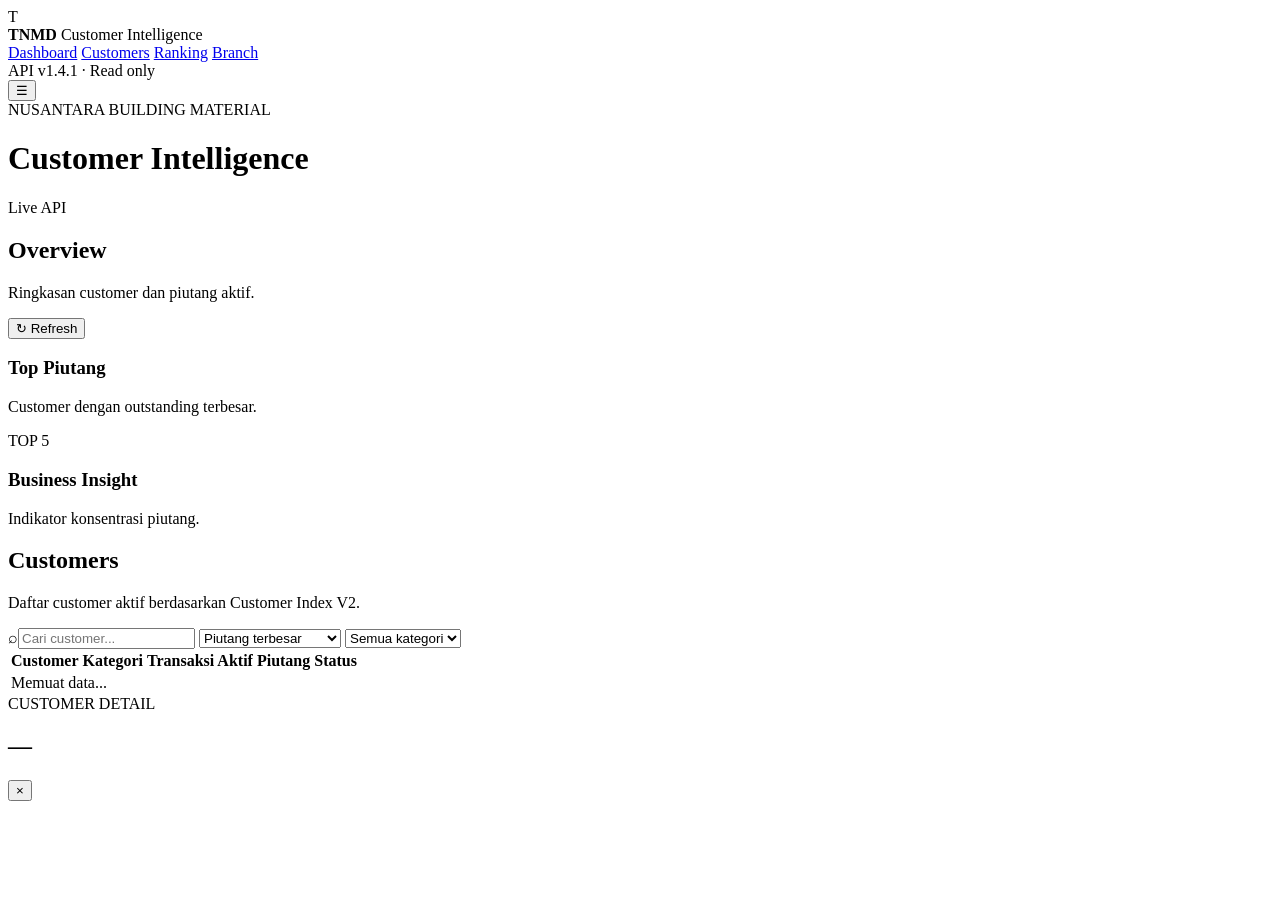
==== index.html @ 2463e19c "Build TNMD Customer Dashboard v1 foundation" ====
<!doctype html>
<html lang="id">
<head>
  <meta charset="utf-8">
  <meta name="viewport" content="width=device-width, initial-scale=1">
  <meta name="theme-color" content="#0f172a">
  <title>TNMD — Customer Intelligence</title>
  <meta name="description" content="TNMD Customer Intelligence Dashboard untuk monitoring customer dan piutang.">
  <link rel="stylesheet" href="assets/css/app.css">
</head>
<body>
  <div class="app-shell">
    <aside class="sidebar" id="sidebar">
      <div class="brand">
        <div class="brand-mark">T</div>
        <div>
          <strong>TNMD</strong>
          <span>Customer Intelligence</span>
        </div>
      </div>
      <nav class="nav" aria-label="Navigasi utama">
        <a class="nav-item active" href="#dashboard">Dashboard</a>
        <a class="nav-item" href="#customers">Customers</a>
        <a class="nav-item" href="#ranking">Ranking</a>
        <a class="nav-item" href="#branch">Branch</a>
      </nav>
      <div class="sidebar-footer">API v1.4.1 · Read only</div>
    </aside>

    <main class="main">
      <header class="topbar">
        <button class="icon-button menu-button" id="menuButton" aria-label="Buka menu">☰</button>
        <div>
          <div class="eyebrow">NUSANTARA BUILDING MATERIAL</div>
          <h1>Customer Intelligence</h1>
        </div>
        <div class="topbar-status"><span class="status-dot"></span><span>Live API</span></div>
      </header>

      <section id="dashboard" class="page-section">
        <div class="section-heading">
          <div><h2>Overview</h2><p>Ringkasan customer dan piutang aktif.</p></div>
          <button class="secondary-button" id="refreshButton">↻ Refresh</button>
        </div>

        <div class="kpi-grid" id="kpiGrid">
          <article class="kpi-card skeleton-card"><span></span><span></span><strong></strong></article>
          <article class="kpi-card skeleton-card"><span></span><span></span><strong></strong></article>
          <article class="kpi-card skeleton-card"><span></span><span></span><strong></strong></article>
          <article class="kpi-card skeleton-card"><span></span><span></span><strong></strong></article>
        </div>

        <div class="content-grid">
          <section class="panel ranking-panel" id="ranking">
            <div class="panel-heading"><div><h3>Top Piutang</h3><p>Customer dengan outstanding terbesar.</p></div><span class="panel-badge">TOP 5</span></div>
            <div id="rankingList" class="ranking-list"><div class="loading-line"></div><div class="loading-line"></div><div class="loading-line"></div></div>
          </section>
          <section class="panel insight-panel" id="branch">
            <div class="panel-heading"><div><h3>Business Insight</h3><p>Indikator konsentrasi piutang.</p></div></div>
            <div id="insightContent" class="insight-content"><div class="loading-block"></div></div>
          </section>
        </div>
      </section>

      <section id="customers" class="page-section customers-section">
        <div class="section-heading">
          <div><h2>Customers</h2><p>Daftar customer aktif berdasarkan Customer Index V2.</p></div>
        </div>
        <div class="toolbar">
          <label class="search-box"><span>⌕</span><input id="searchInput" type="search" placeholder="Cari customer..." autocomplete="off"></label>
          <select id="sortSelect" aria-label="Urutkan customer">
            <option value="piutang_desc">Piutang terbesar</option>
            <option value="piutang_asc">Piutang terkecil</option>
            <option value="nama_asc">Nama A–Z</option>
            <option value="transaksi_desc">Transaksi terbanyak</option>
          </select>
          <select id="categorySelect" aria-label="Filter kategori"><option value="">Semua kategori</option><option value="CABANG">CABANG</option></select>
        </div>

        <section class="panel table-panel">
          <div class="table-wrap">
            <table>
              <thead><tr><th>Customer</th><th>Kategori</th><th>Transaksi Aktif</th><th>Piutang</th><th>Status</th></tr></thead>
              <tbody id="customerTableBody"><tr><td colspan="5" class="table-state">Memuat data...</td></tr></tbody>
            </table>
          </div>
          <div class="pagination" id="pagination"></div>
        </section>
      </section>
    </main>
  </div>

  <div class="drawer-backdrop" id="drawerBackdrop" hidden></div>
  <aside class="customer-drawer" id="customerDrawer" aria-hidden="true" aria-label="Detail customer">
    <div class="drawer-header"><div><span class="eyebrow">CUSTOMER DETAIL</span><h2 id="drawerCustomer">—</h2></div><button class="icon-button" id="closeDrawer" aria-label="Tutup">×</button></div>
    <div id="drawerBody" class="drawer-body"></div>
  </aside>

  <div class="toast" id="toast" role="status" aria-live="polite"></div>
  <script src="assets/js/app.js" defer></script>
</body>
</html>
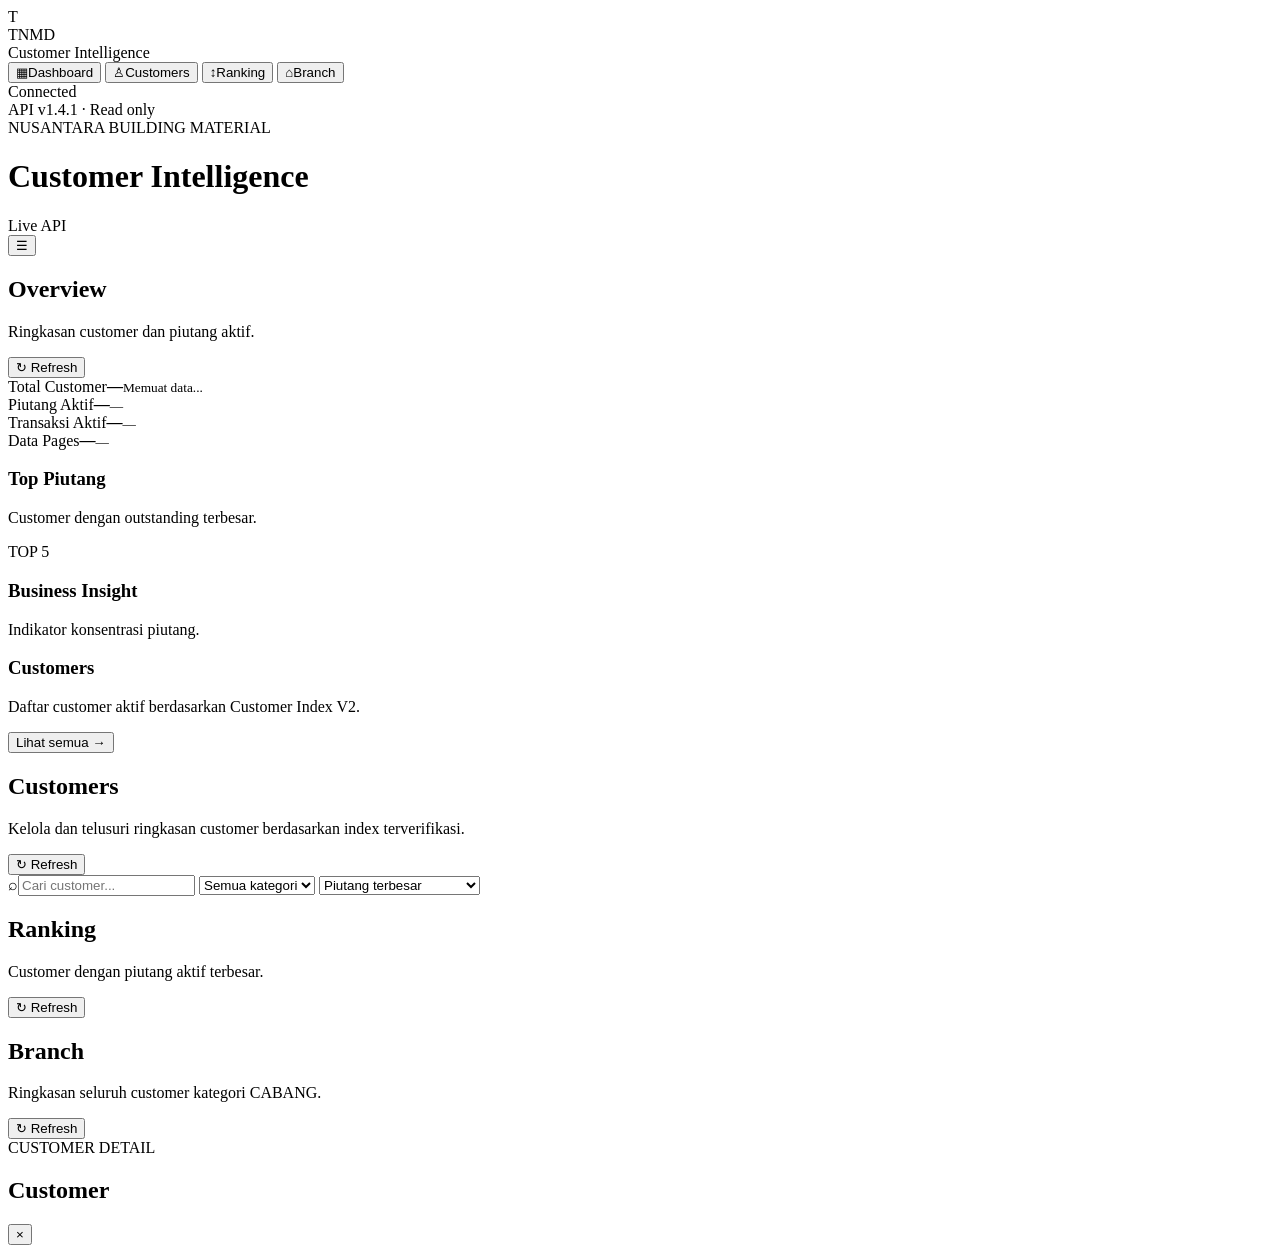
==== commit e631f5e2: "feat: add TNMD v1.1 customer intelligence frontend" ====
--- a/index.html
+++ b/index.html
@@ -5,98 +5,126 @@
   <meta name="viewport" content="width=device-width, initial-scale=1">
   <meta name="theme-color" content="#0f172a">
   <title>TNMD — Customer Intelligence</title>
-  <meta name="description" content="TNMD Customer Intelligence Dashboard untuk monitoring customer dan piutang.">
-  <link rel="stylesheet" href="assets/css/app.css">
+  <meta name="description" content="TNMD Customer Intelligence — dashboard piutang dan customer untuk Nusantara Building Material.">
+  <link rel="stylesheet" href="styles.css">
 </head>
 <body>
-  <div class="app-shell">
+  <div id="app" class="app-shell">
     <aside class="sidebar" id="sidebar">
       <div class="brand">
         <div class="brand-mark">T</div>
         <div>
-          <strong>TNMD</strong>
-          <span>Customer Intelligence</span>
+          <div class="brand-name">TNMD</div>
+          <div class="brand-subtitle">Customer Intelligence</div>
         </div>
       </div>
+
       <nav class="nav" aria-label="Navigasi utama">
-        <a class="nav-item active" href="#dashboard">Dashboard</a>
-        <a class="nav-item" href="#customers">Customers</a>
-        <a class="nav-item" href="#ranking">Ranking</a>
-        <a class="nav-item" href="#branch">Branch</a>
+        <button class="nav-item active" data-view="dashboard"><span class="nav-icon">▦</span><span>Dashboard</span></button>
+        <button class="nav-item" data-view="customers"><span class="nav-icon">♙</span><span>Customers</span></button>
+        <button class="nav-item" data-view="ranking"><span class="nav-icon">↕</span><span>Ranking</span></button>
+        <button class="nav-item" data-view="branch"><span class="nav-icon">⌂</span><span>Branch</span></button>
       </nav>
-      <div class="sidebar-footer">API v1.4.1 · Read only</div>
+
+      <div class="sidebar-footer">
+        <div class="connection-mini"><span class="status-dot"></span><span>Connected</span></div>
+        <div>API v1.4.1 · Read only</div>
+      </div>
     </aside>
 
-    <main class="main">
+    <main class="main-content">
       <header class="topbar">
-        <button class="icon-button menu-button" id="menuButton" aria-label="Buka menu">☰</button>
         <div>
           <div class="eyebrow">NUSANTARA BUILDING MATERIAL</div>
-          <h1>Customer Intelligence</h1>
+          <h1 id="page-title">Customer Intelligence</h1>
         </div>
-        <div class="topbar-status"><span class="status-dot"></span><span>Live API</span></div>
+        <div class="topbar-right">
+          <div class="api-status" id="api-status"><span class="status-dot"></span><span>Live API</span></div>
+          <button class="icon-button mobile-menu" id="mobile-menu" aria-label="Buka menu">☰</button>
+        </div>
       </header>
 
-      <section id="dashboard" class="page-section">
+      <section class="view" id="dashboard-view">
         <div class="section-heading">
-          <div><h2>Overview</h2><p>Ringkasan customer dan piutang aktif.</p></div>
-          <button class="secondary-button" id="refreshButton">↻ Refresh</button>
+          <div>
+            <h2>Overview</h2>
+            <p>Ringkasan customer dan piutang aktif.</p>
+          </div>
+          <button class="button secondary" id="refresh-dashboard">↻ Refresh</button>
         </div>
 
-        <div class="kpi-grid" id="kpiGrid">
-          <article class="kpi-card skeleton-card"><span></span><span></span><strong></strong></article>
-          <article class="kpi-card skeleton-card"><span></span><span></span><strong></strong></article>
-          <article class="kpi-card skeleton-card"><span></span><span></span><strong></strong></article>
-          <article class="kpi-card skeleton-card"><span></span><span></span><strong></strong></article>
+        <div class="kpi-grid" id="kpi-grid">
+          <article class="kpi-card"><span>Total Customer</span><strong id="kpi-customers">—</strong><small id="kpi-category">Memuat data...</small></article>
+          <article class="kpi-card"><span>Piutang Aktif</span><strong id="kpi-piutang">—</strong><small id="kpi-piutang-full">—</small></article>
+          <article class="kpi-card"><span>Transaksi Aktif</span><strong id="kpi-active">—</strong><small id="kpi-raw">—</small></article>
+          <article class="kpi-card"><span>Data Pages</span><strong id="kpi-pages">—</strong><small id="kpi-complete">—</small></article>
         </div>
 
-        <div class="content-grid">
-          <section class="panel ranking-panel" id="ranking">
-            <div class="panel-heading"><div><h3>Top Piutang</h3><p>Customer dengan outstanding terbesar.</p></div><span class="panel-badge">TOP 5</span></div>
-            <div id="rankingList" class="ranking-list"><div class="loading-line"></div><div class="loading-line"></div><div class="loading-line"></div></div>
+        <div class="insight-grid">
+          <section class="panel top-debt-panel">
+            <div class="panel-heading">
+              <div><h3>Top Piutang</h3><p>Customer dengan outstanding terbesar.</p></div>
+              <span class="badge">TOP 5</span>
+            </div>
+            <div id="top-debt-list" class="rank-list"><div class="loading-line"></div><div class="loading-line"></div><div class="loading-line"></div></div>
           </section>
-          <section class="panel insight-panel" id="branch">
+
+          <section class="panel insight-panel">
             <div class="panel-heading"><div><h3>Business Insight</h3><p>Indikator konsentrasi piutang.</p></div></div>
-            <div id="insightContent" class="insight-content"><div class="loading-block"></div></div>
+            <div id="business-insight" class="insight-content"><div class="loading-block"></div></div>
           </section>
         </div>
+
+        <section class="panel customer-preview">
+          <div class="panel-heading">
+            <div><h3>Customers</h3><p>Daftar customer aktif berdasarkan Customer Index V2.</p></div>
+            <button class="button secondary" data-view="customers">Lihat semua →</button>
+          </div>
+          <div id="preview-table" class="table-wrap"></div>
+        </section>
       </section>
 
-      <section id="customers" class="page-section customers-section">
+      <section class="view hidden" id="customers-view">
         <div class="section-heading">
-          <div><h2>Customers</h2><p>Daftar customer aktif berdasarkan Customer Index V2.</p></div>
+          <div><h2>Customers</h2><p>Kelola dan telusuri ringkasan customer berdasarkan index terverifikasi.</p></div>
+          <button class="button secondary" id="refresh-customers">↻ Refresh</button>
         </div>
-        <div class="toolbar">
-          <label class="search-box"><span>⌕</span><input id="searchInput" type="search" placeholder="Cari customer..." autocomplete="off"></label>
-          <select id="sortSelect" aria-label="Urutkan customer">
-            <option value="piutang_desc">Piutang terbesar</option>
-            <option value="piutang_asc">Piutang terkecil</option>
-            <option value="nama_asc">Nama A–Z</option>
-            <option value="transaksi_desc">Transaksi terbanyak</option>
-          </select>
-          <select id="categorySelect" aria-label="Filter kategori"><option value="">Semua kategori</option><option value="CABANG">CABANG</option></select>
-        </div>
+        <section class="panel">
+          <div class="toolbar">
+            <label class="search-box"><span>⌕</span><input id="customer-search" type="search" placeholder="Cari customer..." autocomplete="off"></label>
+            <select id="customer-category" class="select"><option value="">Semua kategori</option><option value="CABANG">CABANG</option></select>
+            <select id="customer-sort" class="select">
+              <option value="piutang_desc">Piutang terbesar</option>
+              <option value="piutang_asc">Piutang terkecil</option>
+              <option value="active_desc">Transaksi aktif terbesar</option>
+              <option value="name_asc">Nama A–Z</option>
+            </select>
+          </div>
+          <div id="customer-table" class="table-wrap"></div>
+          <div id="customer-pagination" class="pagination"></div>
+        </section>
+      </section>
 
-        <section class="panel table-panel">
-          <div class="table-wrap">
-            <table>
-              <thead><tr><th>Customer</th><th>Kategori</th><th>Transaksi Aktif</th><th>Piutang</th><th>Status</th></tr></thead>
-              <tbody id="customerTableBody"><tr><td colspan="5" class="table-state">Memuat data...</td></tr></tbody>
-            </table>
-          </div>
-          <div class="pagination" id="pagination"></div>
-        </section>
+      <section class="view hidden" id="ranking-view">
+        <div class="section-heading"><div><h2>Ranking</h2><p>Customer dengan piutang aktif terbesar.</p></div><button class="button secondary" id="refresh-ranking">↻ Refresh</button></div>
+        <section class="panel"><div id="ranking-table" class="table-wrap"></div></section>
+      </section>
+
+      <section class="view hidden" id="branch-view">
+        <div class="section-heading"><div><h2>Branch</h2><p>Ringkasan seluruh customer kategori CABANG.</p></div><button class="button secondary" id="refresh-branch">↻ Refresh</button></div>
+        <div class="kpi-grid branch-kpis" id="branch-kpis"></div>
+        <section class="panel"><div id="branch-table" class="table-wrap"></div></section>
       </section>
     </main>
   </div>
 
-  <div class="drawer-backdrop" id="drawerBackdrop" hidden></div>
-  <aside class="customer-drawer" id="customerDrawer" aria-hidden="true" aria-label="Detail customer">
-    <div class="drawer-header"><div><span class="eyebrow">CUSTOMER DETAIL</span><h2 id="drawerCustomer">—</h2></div><button class="icon-button" id="closeDrawer" aria-label="Tutup">×</button></div>
-    <div id="drawerBody" class="drawer-body"></div>
+  <div class="drawer-backdrop hidden" id="drawer-backdrop"></div>
+  <aside class="customer-drawer" id="customer-drawer" aria-hidden="true">
+    <div class="drawer-header"><div><div class="eyebrow">CUSTOMER DETAIL</div><h2 id="drawer-name">Customer</h2></div><button class="icon-button" id="drawer-close" aria-label="Tutup">×</button></div>
+    <div id="drawer-content" class="drawer-content"></div>
   </aside>
 
-  <div class="toast" id="toast" role="status" aria-live="polite"></div>
-  <script src="assets/js/app.js" defer></script>
+  <div class="toast hidden" id="toast"></div>
+  <script src="app.js"></script>
 </body>
-</html>+</html>
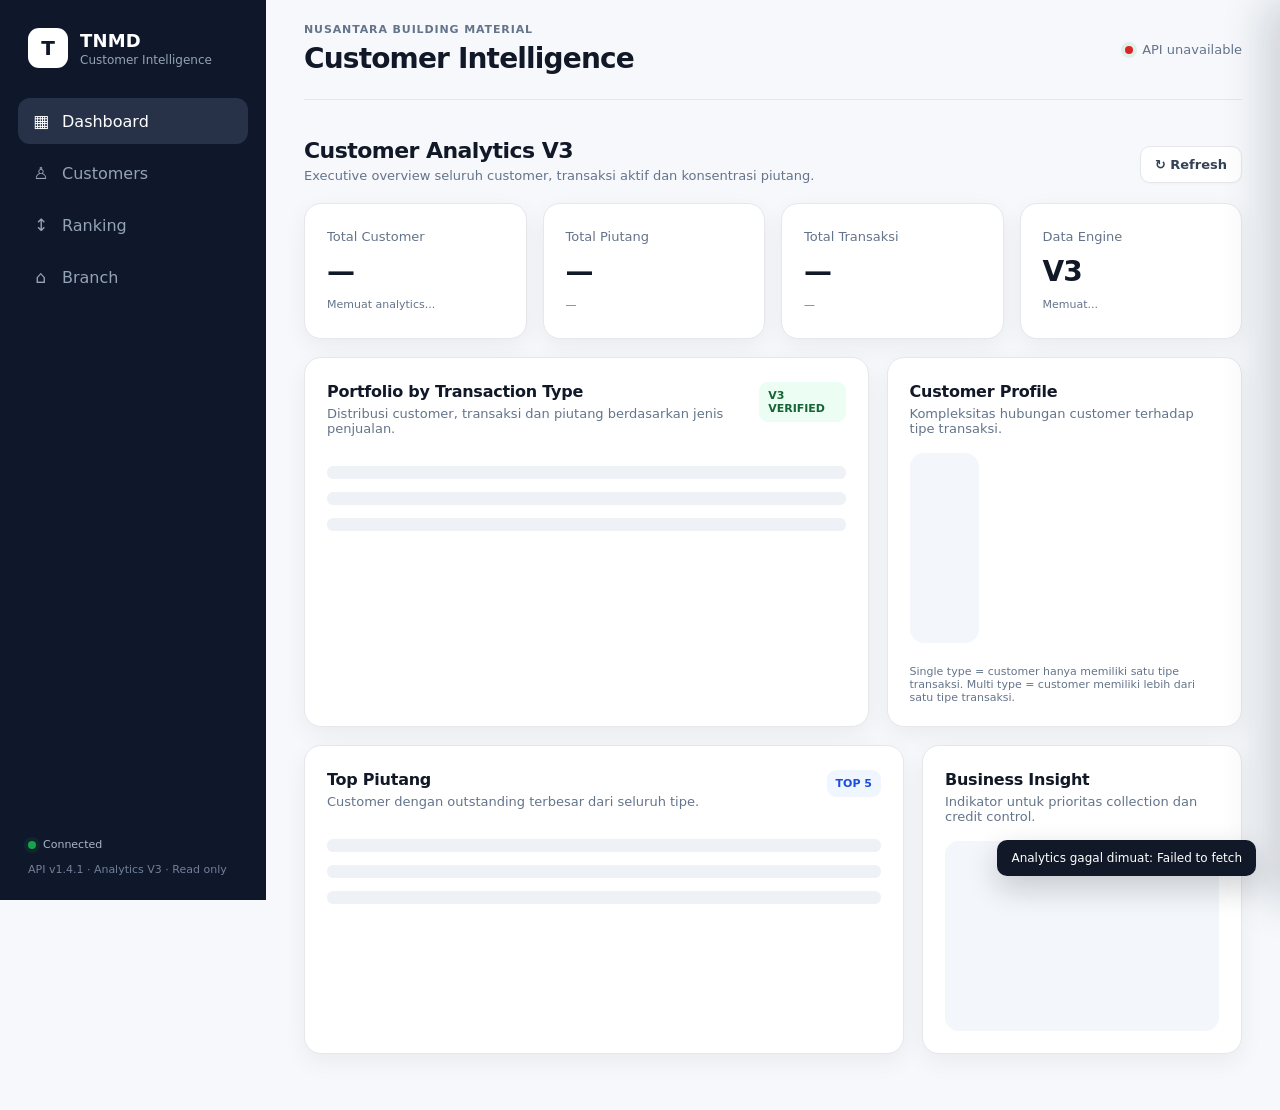
==== commit 31b7aff0: "Upgrade dashboard to Customer Analytics V3" ====
--- a/index.html
+++ b/index.html
@@ -4,127 +4,62 @@
   <meta charset="utf-8">
   <meta name="viewport" content="width=device-width, initial-scale=1">
   <meta name="theme-color" content="#0f172a">
-  <title>TNMD — Customer Intelligence</title>
-  <meta name="description" content="TNMD Customer Intelligence — dashboard piutang dan customer untuk Nusantara Building Material.">
+  <title>TNMD — Customer Intelligence V3</title>
+  <meta name="description" content="TNMD Customer Intelligence V3 — analytics customer, piutang dan transaksi Nusantara Building Material.">
   <link rel="stylesheet" href="styles.css">
+  <style>
+    .analytics-grid{display:grid;grid-template-columns:1.35fr .85fr;gap:18px;margin-top:18px}
+    .type-distribution{padding:0 22px 22px}.type-row{padding:14px 0;border-top:1px solid #edf0f4}.type-head,.type-foot{display:flex;justify-content:space-between;gap:12px;align-items:center}.type-head strong{font-size:13px}.type-head span,.type-foot span{font-size:11px;color:var(--muted)}.type-bar{height:9px;background:#e8edf3;border-radius:999px;overflow:hidden;margin:9px 0}.type-bar span{display:block;height:100%;background:var(--blue);border-radius:999px}.type-foot strong{font-size:12px}.profile-grid{display:grid;grid-template-columns:repeat(4,1fr);gap:10px;padding:0 22px 22px}.analytics-note{padding:0 22px 22px;color:var(--muted);font-size:11px}.v3-badge{font-size:11px;font-weight:800;color:#166534;background:#ecfdf3;padding:7px 9px;border-radius:9px}
+    @media(max-width:900px){.analytics-grid{grid-template-columns:1fr}.profile-grid{grid-template-columns:repeat(2,1fr)}}
+  </style>
 </head>
 <body>
-  <div id="app" class="app-shell">
-    <aside class="sidebar" id="sidebar">
-      <div class="brand">
-        <div class="brand-mark">T</div>
-        <div>
-          <div class="brand-name">TNMD</div>
-          <div class="brand-subtitle">Customer Intelligence</div>
-        </div>
+<div id="app" class="app-shell">
+  <aside class="sidebar" id="sidebar">
+    <div class="brand"><div class="brand-mark">T</div><div><div class="brand-name">TNMD</div><div class="brand-subtitle">Customer Intelligence</div></div></div>
+    <nav class="nav" aria-label="Navigasi utama">
+      <button class="nav-item active" data-view="dashboard"><span class="nav-icon">▦</span><span>Dashboard</span></button>
+      <button class="nav-item" data-view="customers"><span class="nav-icon">♙</span><span>Customers</span></button>
+      <button class="nav-item" data-view="ranking"><span class="nav-icon">↕</span><span>Ranking</span></button>
+      <button class="nav-item" data-view="branch"><span class="nav-icon">⌂</span><span>Branch</span></button>
+    </nav>
+    <div class="sidebar-footer"><div class="connection-mini"><span class="status-dot"></span><span>Connected</span></div><div>API v1.4.1 · Analytics V3 · Read only</div></div>
+  </aside>
+  <main class="main-content">
+    <header class="topbar"><div><div class="eyebrow">NUSANTARA BUILDING MATERIAL</div><h1 id="page-title">Customer Intelligence</h1></div><div class="topbar-right"><div class="api-status" id="api-status"><span class="status-dot"></span><span>Live API</span></div><button class="icon-button mobile-menu" id="mobile-menu" aria-label="Buka menu">☰</button></div></header>
+
+    <section class="view" id="dashboard-view">
+      <div class="section-heading"><div><h2>Customer Analytics V3</h2><p>Executive overview seluruh customer, transaksi aktif dan konsentrasi piutang.</p></div><button class="button secondary" id="refresh-dashboard">↻ Refresh</button></div>
+      <div class="kpi-grid">
+        <article class="kpi-card"><span>Total Customer</span><strong id="kpi-customers">—</strong><small id="kpi-category">Memuat analytics...</small></article>
+        <article class="kpi-card"><span>Total Piutang</span><strong id="kpi-piutang">—</strong><small id="kpi-piutang-full">—</small></article>
+        <article class="kpi-card"><span>Total Transaksi</span><strong id="kpi-active">—</strong><small id="kpi-raw">—</small></article>
+        <article class="kpi-card"><span>Data Engine</span><strong id="kpi-pages">V3</strong><small id="kpi-complete">Memuat...</small></article>
       </div>
 
-      <nav class="nav" aria-label="Navigasi utama">
-        <button class="nav-item active" data-view="dashboard"><span class="nav-icon">▦</span><span>Dashboard</span></button>
-        <button class="nav-item" data-view="customers"><span class="nav-icon">♙</span><span>Customers</span></button>
-        <button class="nav-item" data-view="ranking"><span class="nav-icon">↕</span><span>Ranking</span></button>
-        <button class="nav-item" data-view="branch"><span class="nav-icon">⌂</span><span>Branch</span></button>
-      </nav>
+      <div class="analytics-grid">
+        <section class="panel"><div class="panel-heading"><div><h3>Portfolio by Transaction Type</h3><p>Distribusi customer, transaksi dan piutang berdasarkan jenis penjualan.</p></div><span class="v3-badge">V3 VERIFIED</span></div><div id="type-distribution" class="type-distribution"><div class="loading-line"></div><div class="loading-line"></div><div class="loading-line"></div></div></section>
+        <section class="panel"><div class="panel-heading"><div><h3>Customer Profile</h3><p>Kompleksitas hubungan customer terhadap tipe transaksi.</p></div></div><div id="profile-metrics" class="profile-grid"><div class="loading-block"></div></div><div class="analytics-note">Single type = customer hanya memiliki satu tipe transaksi. Multi type = customer memiliki lebih dari satu tipe transaksi.</div></section>
+      </div>
 
-      <div class="sidebar-footer">
-        <div class="connection-mini"><span class="status-dot"></span><span>Connected</span></div>
-        <div>API v1.4.1 · Read only</div>
+      <div class="insight-grid">
+        <section class="panel top-debt-panel"><div class="panel-heading"><div><h3>Top Piutang</h3><p>Customer dengan outstanding terbesar dari seluruh tipe.</p></div><span class="badge">TOP 5</span></div><div id="top-debt-list" class="rank-list"><div class="loading-line"></div><div class="loading-line"></div><div class="loading-line"></div></div></section>
+        <section class="panel insight-panel"><div class="panel-heading"><div><h3>Business Insight</h3><p>Indikator untuk prioritas collection dan credit control.</p></div></div><div id="business-insight" class="insight-content"><div class="loading-block"></div></div></section>
       </div>
-    </aside>
+    </section>
 
-    <main class="main-content">
-      <header class="topbar">
-        <div>
-          <div class="eyebrow">NUSANTARA BUILDING MATERIAL</div>
-          <h1 id="page-title">Customer Intelligence</h1>
-        </div>
-        <div class="topbar-right">
-          <div class="api-status" id="api-status"><span class="status-dot"></span><span>Live API</span></div>
-          <button class="icon-button mobile-menu" id="mobile-menu" aria-label="Buka menu">☰</button>
-        </div>
-      </header>
+    <section class="view hidden" id="customers-view">
+      <div class="section-heading"><div><h2>Customers</h2><p>Seluruh customer yang terdeteksi oleh web API.</p></div><button class="button secondary" id="refresh-customers">↻ Refresh</button></div>
+      <section class="panel"><div class="toolbar"><label class="search-box"><span>⌕</span><input id="customer-search" type="search" placeholder="Cari customer..." autocomplete="off"></label><select id="customer-category" class="select"><option value="">Semua kategori</option><option value="CABANG">CABANG</option><option value="NON-CABANG">NON-CABANG</option></select><select id="customer-sort" class="select"><option value="piutang_desc">Piutang terbesar</option><option value="piutang_asc">Piutang terkecil</option><option value="active_desc">Transaksi terbesar</option><option value="name_asc">Nama A–Z</option></select></div><div id="customer-table" class="table-wrap"></div><div id="customer-pagination" class="pagination"></div></section>
+    </section>
 
-      <section class="view" id="dashboard-view">
-        <div class="section-heading">
-          <div>
-            <h2>Overview</h2>
-            <p>Ringkasan customer dan piutang aktif.</p>
-          </div>
-          <button class="button secondary" id="refresh-dashboard">↻ Refresh</button>
-        </div>
+    <section class="view hidden" id="ranking-view"><div class="section-heading"><div><h2>Ranking</h2><p>Top customer berdasarkan piutang dari Customer Analytics V3.</p></div><button class="button secondary" id="refresh-ranking">↻ Refresh</button></div><section class="panel"><div id="ranking-table" class="table-wrap"></div></section></section>
 
-        <div class="kpi-grid" id="kpi-grid">
-          <article class="kpi-card"><span>Total Customer</span><strong id="kpi-customers">—</strong><small id="kpi-category">Memuat data...</small></article>
-          <article class="kpi-card"><span>Piutang Aktif</span><strong id="kpi-piutang">—</strong><small id="kpi-piutang-full">—</small></article>
-          <article class="kpi-card"><span>Transaksi Aktif</span><strong id="kpi-active">—</strong><small id="kpi-raw">—</small></article>
-          <article class="kpi-card"><span>Data Pages</span><strong id="kpi-pages">—</strong><small id="kpi-complete">—</small></article>
-        </div>
-
-        <div class="insight-grid">
-          <section class="panel top-debt-panel">
-            <div class="panel-heading">
-              <div><h3>Top Piutang</h3><p>Customer dengan outstanding terbesar.</p></div>
-              <span class="badge">TOP 5</span>
-            </div>
-            <div id="top-debt-list" class="rank-list"><div class="loading-line"></div><div class="loading-line"></div><div class="loading-line"></div></div>
-          </section>
-
-          <section class="panel insight-panel">
-            <div class="panel-heading"><div><h3>Business Insight</h3><p>Indikator konsentrasi piutang.</p></div></div>
-            <div id="business-insight" class="insight-content"><div class="loading-block"></div></div>
-          </section>
-        </div>
-
-        <section class="panel customer-preview">
-          <div class="panel-heading">
-            <div><h3>Customers</h3><p>Daftar customer aktif berdasarkan Customer Index V2.</p></div>
-            <button class="button secondary" data-view="customers">Lihat semua →</button>
-          </div>
-          <div id="preview-table" class="table-wrap"></div>
-        </section>
-      </section>
-
-      <section class="view hidden" id="customers-view">
-        <div class="section-heading">
-          <div><h2>Customers</h2><p>Kelola dan telusuri ringkasan customer berdasarkan index terverifikasi.</p></div>
-          <button class="button secondary" id="refresh-customers">↻ Refresh</button>
-        </div>
-        <section class="panel">
-          <div class="toolbar">
-            <label class="search-box"><span>⌕</span><input id="customer-search" type="search" placeholder="Cari customer..." autocomplete="off"></label>
-            <select id="customer-category" class="select"><option value="">Semua kategori</option><option value="CABANG">CABANG</option></select>
-            <select id="customer-sort" class="select">
-              <option value="piutang_desc">Piutang terbesar</option>
-              <option value="piutang_asc">Piutang terkecil</option>
-              <option value="active_desc">Transaksi aktif terbesar</option>
-              <option value="name_asc">Nama A–Z</option>
-            </select>
-          </div>
-          <div id="customer-table" class="table-wrap"></div>
-          <div id="customer-pagination" class="pagination"></div>
-        </section>
-      </section>
-
-      <section class="view hidden" id="ranking-view">
-        <div class="section-heading"><div><h2>Ranking</h2><p>Customer dengan piutang aktif terbesar.</p></div><button class="button secondary" id="refresh-ranking">↻ Refresh</button></div>
-        <section class="panel"><div id="ranking-table" class="table-wrap"></div></section>
-      </section>
-
-      <section class="view hidden" id="branch-view">
-        <div class="section-heading"><div><h2>Branch</h2><p>Ringkasan seluruh customer kategori CABANG.</p></div><button class="button secondary" id="refresh-branch">↻ Refresh</button></div>
-        <div class="kpi-grid branch-kpis" id="branch-kpis"></div>
-        <section class="panel"><div id="branch-table" class="table-wrap"></div></section>
-      </section>
-    </main>
-  </div>
-
-  <div class="drawer-backdrop hidden" id="drawer-backdrop"></div>
-  <aside class="customer-drawer" id="customer-drawer" aria-hidden="true">
-    <div class="drawer-header"><div><div class="eyebrow">CUSTOMER DETAIL</div><h2 id="drawer-name">Customer</h2></div><button class="icon-button" id="drawer-close" aria-label="Tutup">×</button></div>
-    <div id="drawer-content" class="drawer-content"></div>
-  </aside>
-
-  <div class="toast hidden" id="toast"></div>
-  <script src="app.js"></script>
+    <section class="view hidden" id="branch-view"><div class="section-heading"><div><h2>Branch</h2><p>Ringkasan khusus customer kategori CABANG.</p></div><button class="button secondary" id="refresh-branch">↻ Refresh</button></div><div class="kpi-grid branch-kpis" id="branch-kpis"></div><section class="panel"><div id="branch-table" class="table-wrap"></div></section></section>
+  </main>
+</div>
+<div class="drawer-backdrop hidden" id="drawer-backdrop"></div><aside class="customer-drawer" id="customer-drawer" aria-hidden="true"><div class="drawer-header"><div><div class="eyebrow">CUSTOMER DETAIL</div><h2 id="drawer-name">Customer</h2></div><button class="icon-button" id="drawer-close" aria-label="Tutup">×</button></div><div id="drawer-content" class="drawer-content"></div></aside>
+<div class="toast hidden" id="toast"></div>
+<script src="analytics-v3.js"></script>
 </body>
 </html>
--- a/styles.css
+++ b/styles.css
@@ -0,0 +1 @@
+:root{--navy:#0f172a;--navy-2:#172033;--ink:#111827;--muted:#64748b;--line:#e5e7eb;--surface:#fff;--bg:#f6f8fb;--blue:#2563eb;--blue-soft:#eff6ff;--green:#16a34a;--red:#dc2626;--amber:#d97706;--shadow:0 8px 24px rgba(15,23,42,.055);--radius:16px}*{box-sizing:border-box}html,body{margin:0;min-height:100%;font-family:Inter,ui-sans-serif,system-ui,-apple-system,BlinkMacSystemFont,"Segoe UI",sans-serif;color:var(--ink);background:var(--bg)}button,input,select{font:inherit}button{cursor:pointer}body{overflow-x:hidden}.app-shell{min-height:100vh;display:flex}.sidebar{position:fixed;inset:0 auto 0 0;width:266px;background:var(--navy);color:#fff;padding:28px 18px 20px;display:flex;flex-direction:column;z-index:30}.brand{display:flex;align-items:center;gap:12px;padding:0 10px 30px}.brand-mark{width:40px;height:40px;border-radius:11px;background:#fff;color:var(--navy);display:grid;place-items:center;font-weight:800;font-size:20px}.brand-name{font-size:18px;font-weight:800;letter-spacing:.01em}.brand-subtitle{font-size:12px;color:#94a3b8;margin-top:2px}.nav{display:grid;gap:6px}.nav-item{border:0;background:transparent;color:#94a3b8;text-align:left;padding:13px 14px;border-radius:12px;display:flex;align-items:center;gap:12px;transition:.18s}.nav-item:hover{background:#1a2438;color:#fff}.nav-item.active{background:#273248;color:#fff}.nav-icon{width:18px;text-align:center;font-size:17px}.sidebar-footer{margin-top:auto;color:#71809b;font-size:11px;line-height:1.8;padding:0 10px}.connection-mini{display:flex;align-items:center;gap:7px;color:#a8b6cb;margin-bottom:5px}.status-dot{display:inline-block;width:8px;height:8px;border-radius:50%;background:var(--green);box-shadow:0 0 0 4px rgba(22,163,74,.1)}.main-content{margin-left:266px;width:calc(100% - 266px);min-width:0;padding:0 38px 56px}.topbar{height:100px;border-bottom:1px solid var(--line);display:flex;align-items:center;justify-content:space-between}.eyebrow{font-size:11px;letter-spacing:.08em;color:#64748b;font-weight:700}.topbar h1{font-size:28px;line-height:1.15;margin:7px 0 0;letter-spacing:-.03em}.topbar-right{display:flex;align-items:center;gap:16px}.api-status{display:flex;align-items:center;gap:9px;color:#64748b;font-size:13px}.icon-button{border:1px solid var(--line);background:#fff;color:#334155;width:38px;height:38px;border-radius:10px;display:grid;place-items:center}.mobile-menu{display:none}.view{padding-top:38px}.hidden{display:none!important}.section-heading{display:flex;align-items:flex-end;justify-content:space-between;gap:20px;margin-bottom:20px}.section-heading h2{font-size:22px;margin:0 0 5px;letter-spacing:-.025em}.section-heading p,.panel-heading p{margin:0;color:var(--muted);font-size:13px}.button{border:0;border-radius:10px;padding:10px 14px;font-size:13px;font-weight:650;white-space:nowrap}.button.secondary{background:#fff;border:1px solid var(--line);color:#334155;box-shadow:0 1px 2px rgba(15,23,42,.03)}.button.secondary:hover{border-color:#cbd5e1;background:#f8fafc}.kpi-grid{display:grid;grid-template-columns:repeat(4,minmax(0,1fr));gap:16px}.kpi-card{background:var(--surface);border:1px solid var(--line);border-radius:17px;padding:25px 22px 20px;box-shadow:var(--shadow);min-height:136px}.kpi-card>span{display:block;color:#64748b;font-size:13px;margin-bottom:13px}.kpi-card strong{display:block;font-size:28px;line-height:1.1;letter-spacing:-.035em}.kpi-card small{display:block;color:#64748b;font-size:11px;margin-top:10px}.insight-grid{display:grid;grid-template-columns:minmax(0,1.6fr) minmax(320px,.85fr);gap:18px;margin-top:18px}.panel{background:var(--surface);border:1px solid var(--line);border-radius:17px;box-shadow:var(--shadow);overflow:hidden}.panel-heading{padding:24px 22px 17px;display:flex;justify-content:space-between;align-items:flex-start;gap:15px}.panel-heading h3{margin:0 0 5px;font-size:16px;letter-spacing:-.015em}.badge{font-size:11px;font-weight:750;color:#1d4ed8;background:var(--blue-soft);padding:7px 9px;border-radius:9px}.rank-list{padding:0 22px 12px}.rank-row{display:grid;grid-template-columns:34px minmax(0,1fr) auto;align-items:center;gap:12px;min-height:69px;border-top:1px solid #edf0f4}.rank-number{width:29px;height:29px;border-radius:9px;background:#f1f5f9;display:grid;place-items:center;font-size:12px;font-weight:750;color:#334155}.rank-main{min-width:0}.rank-name{font-weight:750;font-size:14px;white-space:nowrap;overflow:hidden;text-overflow:ellipsis}.rank-meta{font-size:11px;color:#64748b;margin-top:4px}.rank-value{text-align:right}.rank-value strong{font-size:14px}.rank-value small{display:block;color:#64748b;font-size:10px;margin-top:3px}.insight-content{padding:0 22px 22px}.insight-card{border:1px solid var(--line);border-radius:14px;padding:20px;background:#fbfcfe}.insight-label{font-size:12px;color:#64748b;font-weight:700;text-transform:uppercase;letter-spacing:.05em}.insight-title{font-size:16px;font-weight:800;margin-top:8px}.insight-copy{font-size:12px;line-height:1.55;color:#64748b;margin:7px 0 15px}.progress{height:8px;background:#e2e8f0;border-radius:999px;overflow:hidden}.progress>span{display:block;height:100%;background:var(--blue);border-radius:inherit}.insight-stat{display:flex;justify-content:space-between;gap:10px;font-size:11px;color:#64748b;margin-top:8px}.insight-metrics{display:grid;grid-template-columns:1fr 1fr;gap:10px;margin-top:12px}.mini-metric{border:1px solid var(--line);border-radius:12px;padding:12px}.mini-metric span{display:block;font-size:10px;color:#64748b}.mini-metric strong{display:block;font-size:15px;margin-top:4px}.risk{display:inline-flex;align-items:center;gap:6px;font-weight:750;color:var(--red)}.risk .status-dot{background:var(--red);box-shadow:0 0 0 4px rgba(220,38,38,.09)}.customer-preview{margin-top:18px}.table-wrap{width:100%;overflow-x:auto}.data-table{width:100%;border-collapse:collapse;min-width:650px}.data-table th{font-size:11px;text-transform:uppercase;letter-spacing:.045em;color:#64748b;text-align:left;font-weight:700;background:#fafbfc;border-top:1px solid var(--line);border-bottom:1px solid var(--line);padding:12px 20px;white-space:nowrap}.data-table td{padding:14px 20px;border-bottom:1px solid #eef1f4;font-size:13px;white-space:nowrap}.data-table tbody tr:last-child td{border-bottom:0}.data-table tbody tr:hover{background:#fbfdff}.customer-link{border:0;background:transparent;padding:0;color:#0f172a;font-weight:750;text-align:left}.customer-link:hover{color:var(--blue)}.number{text-align:right}.status-pill{display:inline-flex;padding:5px 8px;border-radius:8px;font-size:10px;font-weight:750;background:#ecfdf3;color:#15803d}.toolbar{display:flex;align-items:center;gap:10px;padding:18px 20px;border-bottom:1px solid var(--line);flex-wrap:wrap}.search-box{height:40px;border:1px solid var(--line);background:#fff;border-radius:10px;display:flex;align-items:center;gap:8px;padding:0 11px;min-width:260px;flex:1}.search-box span{color:#94a3b8;font-size:19px}.search-box input{border:0;outline:0;width:100%;background:transparent;font-size:13px;color:var(--ink)}.select{height:40px;border:1px solid var(--line);background:#fff;border-radius:10px;padding:0 11px;color:#334155;font-size:12px;min-width:150px;outline:0}.pagination{display:flex;justify-content:space-between;align-items:center;gap:10px;padding:16px 20px;border-top:1px solid var(--line);font-size:12px;color:#64748b}.pagination-actions{display:flex;gap:7px}.page-button{border:1px solid var(--line);background:#fff;border-radius:8px;padding:7px 10px;color:#334155}.page-button:disabled{opacity:.45;cursor:not-allowed}.branch-kpis{margin-bottom:18px}.rank-table-number{font-weight:800;color:#64748b}.drawer-backdrop{position:fixed;inset:0;background:rgba(15,23,42,.35);z-index:50}.customer-drawer{position:fixed;z-index:51;top:0;right:0;height:100vh;width:min(440px,92vw);background:#fff;box-shadow:-16px 0 40px rgba(15,23,42,.16);transform:translateX(100%);transition:transform .22s ease;display:flex;flex-direction:column}.customer-drawer.open{transform:translateX(0)}.drawer-header{padding:25px 24px 20px;border-bottom:1px solid var(--line);display:flex;justify-content:space-between;gap:15px}.drawer-header h2{font-size:24px;margin:7px 0 0;letter-spacing:-.03em}.drawer-content{padding:20px 24px;overflow:auto}.detail-kpi{border:1px solid var(--line);border-radius:14px;padding:18px;margin-bottom:12px}.detail-kpi span{font-size:11px;color:#64748b}.detail-kpi strong{display:block;font-size:24px;margin-top:6px}.detail-grid{display:grid;grid-template-columns:1fr 1fr;gap:10px}.integrity{margin-top:16px;border:1px solid var(--line);border-radius:14px;padding:16px}.integrity h4{margin:0 0 10px;font-size:13px}.check{font-size:12px;color:#166534;margin:8px 0}.check::before{content:"✓";display:inline-grid;place-items:center;width:19px;height:19px;border-radius:6px;background:#ecfdf3;margin-right:8px;font-weight:800}.loading-line{height:13px;background:#eef2f7;border-radius:6px;margin:13px 0}.loading-block{height:190px;background:#f3f6fa;border-radius:14px}.empty{padding:38px 20px;text-align:center;color:#64748b;font-size:13px}.toast{position:fixed;right:24px;bottom:24px;z-index:80;background:#111827;color:#fff;padding:11px 14px;border-radius:10px;font-size:12px;box-shadow:0 12px 30px rgba(15,23,42,.2)}@media(max-width:1050px){.sidebar{width:220px}.main-content{margin-left:220px;width:calc(100% - 220px);padding-left:26px;padding-right:26px}.kpi-grid{grid-template-columns:repeat(2,1fr)}.insight-grid{grid-template-columns:1fr}}@media(max-width:720px){.sidebar{transform:translateX(-100%);transition:transform .2s}.sidebar.open{transform:translateX(0)}.main-content{margin-left:0;width:100%;padding:0 16px 40px}.topbar{height:84px}.topbar h1{font-size:22px}.mobile-menu{display:grid}.view{padding-top:26px}.section-heading{align-items:flex-start}.section-heading .button{display:none}.kpi-grid{grid-template-columns:1fr 1fr;gap:10px}.kpi-card{padding:17px 15px;min-height:118px}.kpi-card strong{font-size:23px}.insight-grid{gap:10px;margin-top:10px}.panel-heading{padding:18px 16px 13px}.rank-list{padding:0 16px 10px}.customer-preview{margin-top:10px}.toolbar{padding:14px;display:grid;grid-template-columns:1fr 1fr}.search-box{grid-column:1/-1;min-width:0}.select{min-width:0;width:100%}.pagination{padding:14px;align-items:flex-start;flex-direction:column}.data-table th,.data-table td{padding-left:14px;padding-right:14px}.insight-metrics{grid-template-columns:1fr 1fr}}@media(max-width:440px){.kpi-grid{grid-template-columns:1fr 1fr}.kpi-card strong{font-size:21px}.topbar .eyebrow{font-size:9px}.topbar h1{font-size:20px}.api-status{font-size:11px}.detail-grid{grid-template-columns:1fr}}
